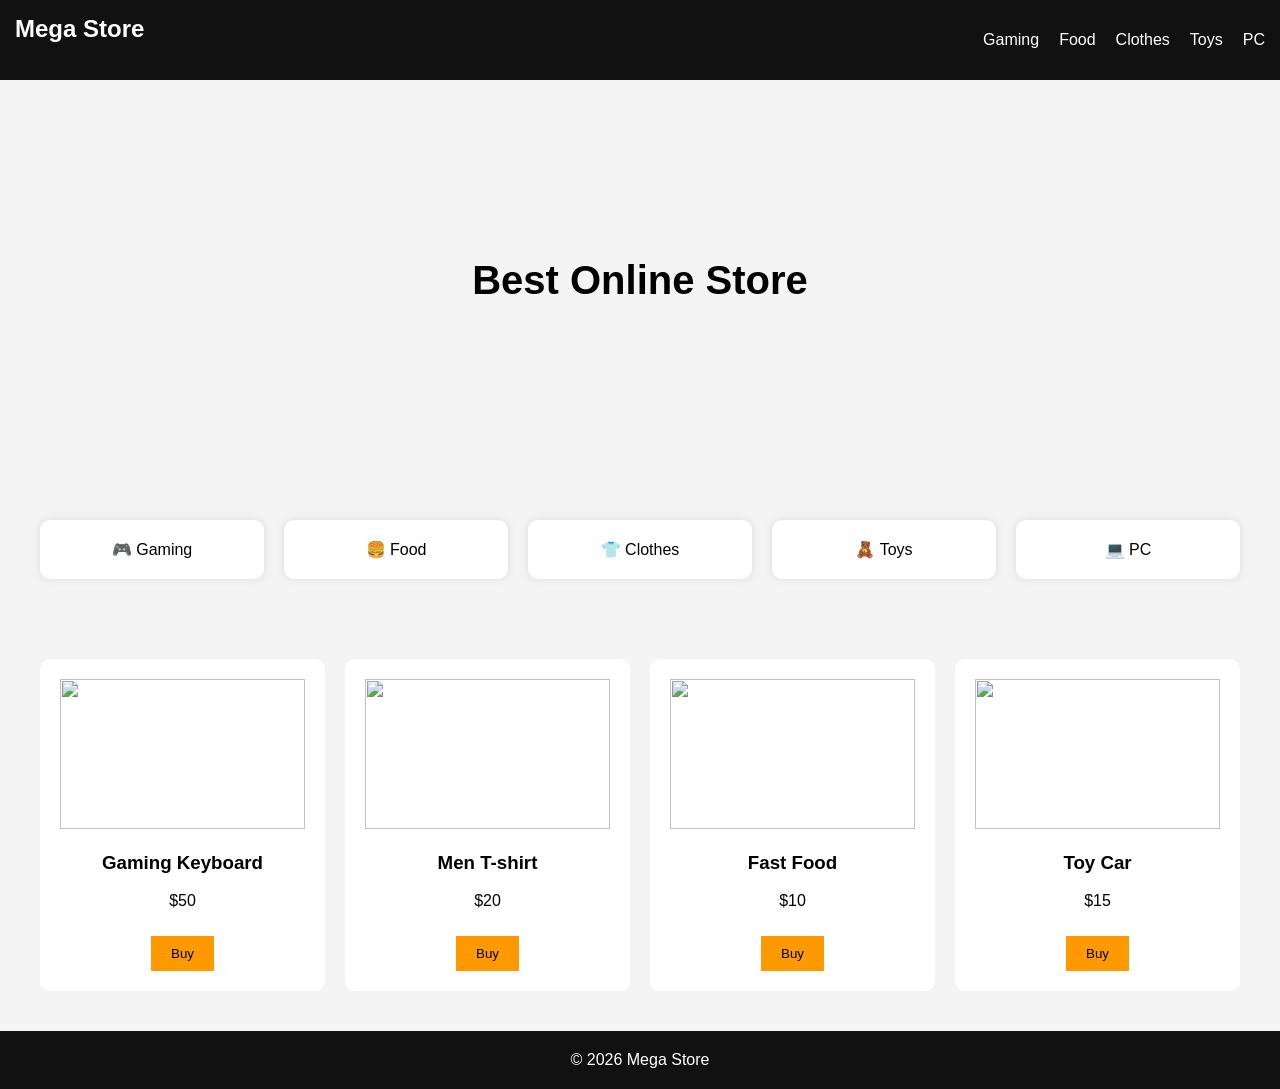
==== index.html @ cbf52098 "Add files via upload" ====
<!DOCTYPE html>
<html lang="en">
<head>
<meta charset="UTF-8">
<link rel="stylesheet" href="style.css">
<title>Mega Store</title>


</head>

<body>

<nav>
<h2>Mega Store</h2>

<ul>
<li><a href="#">Gaming</a></li>
<li><a href="#">Food</a></li>
<li><a href="#">Clothes</a></li>
<li><a href="#">Toys</a></li>
<li><a href="#">PC</a></li>
</ul>
</nav>

<div class="hero">
Best Online Store
</div>

<section class="categories">

<div class="cat">🎮 Gaming</div>
<div class="cat">🍔 Food</div>
<div class="cat">👕 Clothes</div>
<div class="cat">🧸 Toys</div>
<div class="cat">💻 PC</div>

</section>

<section class="products">

<div class="product">
<img src="https://images.unsplash.com/photo-1598550476439-6847785fcea6">
<h3>Gaming Keyboard</h3>
<p>$50</p>
<button>Buy</button>
</div>

<div class="product">
<img src="https://images.unsplash.com/photo-1512436991641-6745cdb1723f">
<h3>Men T-shirt</h3>
<p>$20</p>
<button>Buy</button>
</div>

<div class="product">
<img src="https://images.unsplash.com/photo-1585238342028-4a1d6f8c0e0b">
<h3>Fast Food</h3>
<p>$10</p>
<button>Buy</button>
</div>

<div class="product">
<img src="https://images.unsplash.com/photo-1585386959984-a4155224a1ad">
<h3>Toy Car</h3>
<p>$15</p>
<button>Buy</button>
</div>

</section>

<footer>
© 2026 Mega Store
</footer>

</body>
</html>
---- style.css ----
body{
margin:0;
font-family:Arial;
background:#f4f4f4;
}

/* Navbar */

nav{
background:#111;
color:white;
display:flex;
justify-content:space-between;
padding:15px;
}

nav h2{
margin:0;
}

nav ul{
list-style:none;
display:flex;
gap:20px;
}

nav a{
color:white;
text-decoration:none;
}

/* Hero */

.hero{
height:400px;
background:url("https://images.unsplash.com/photo-1607082348824-0a96f2a4b9da") center/cover;
display:flex;
align-items:center;
justify-content:center;
color:rgb(0, 0, 0);
font-size:40px;
font-weight:bold;
}

/* Categories */

.categories{
display:grid;
grid-template-columns:repeat(5,1fr);
gap:20px;
padding:40px;
}

.cat{
background:white;
padding:20px;
text-align:center;
border-radius:10px;
box-shadow:0 0 10px rgba(0,0,0,0.1);
transition:.3s;
}

.cat:hover{
transform:scale(1.05);
}

/* Products */

.products{
display:grid;
grid-template-columns:repeat(4,1fr);
gap:20px;
padding:40px;
}

.product{
background:white;
padding:20px;
border-radius:10px;
text-align:center;
}

.product img{
width:100%;
height:150px;
object-fit:cover;
}

button{
background:#ff9900;
border:none;
padding:10px 20px;
margin-top:10px;
cursor:pointer;
}

/* Footer */

footer{
background:#111;
color:white;
text-align:center;
padding:20px;
}
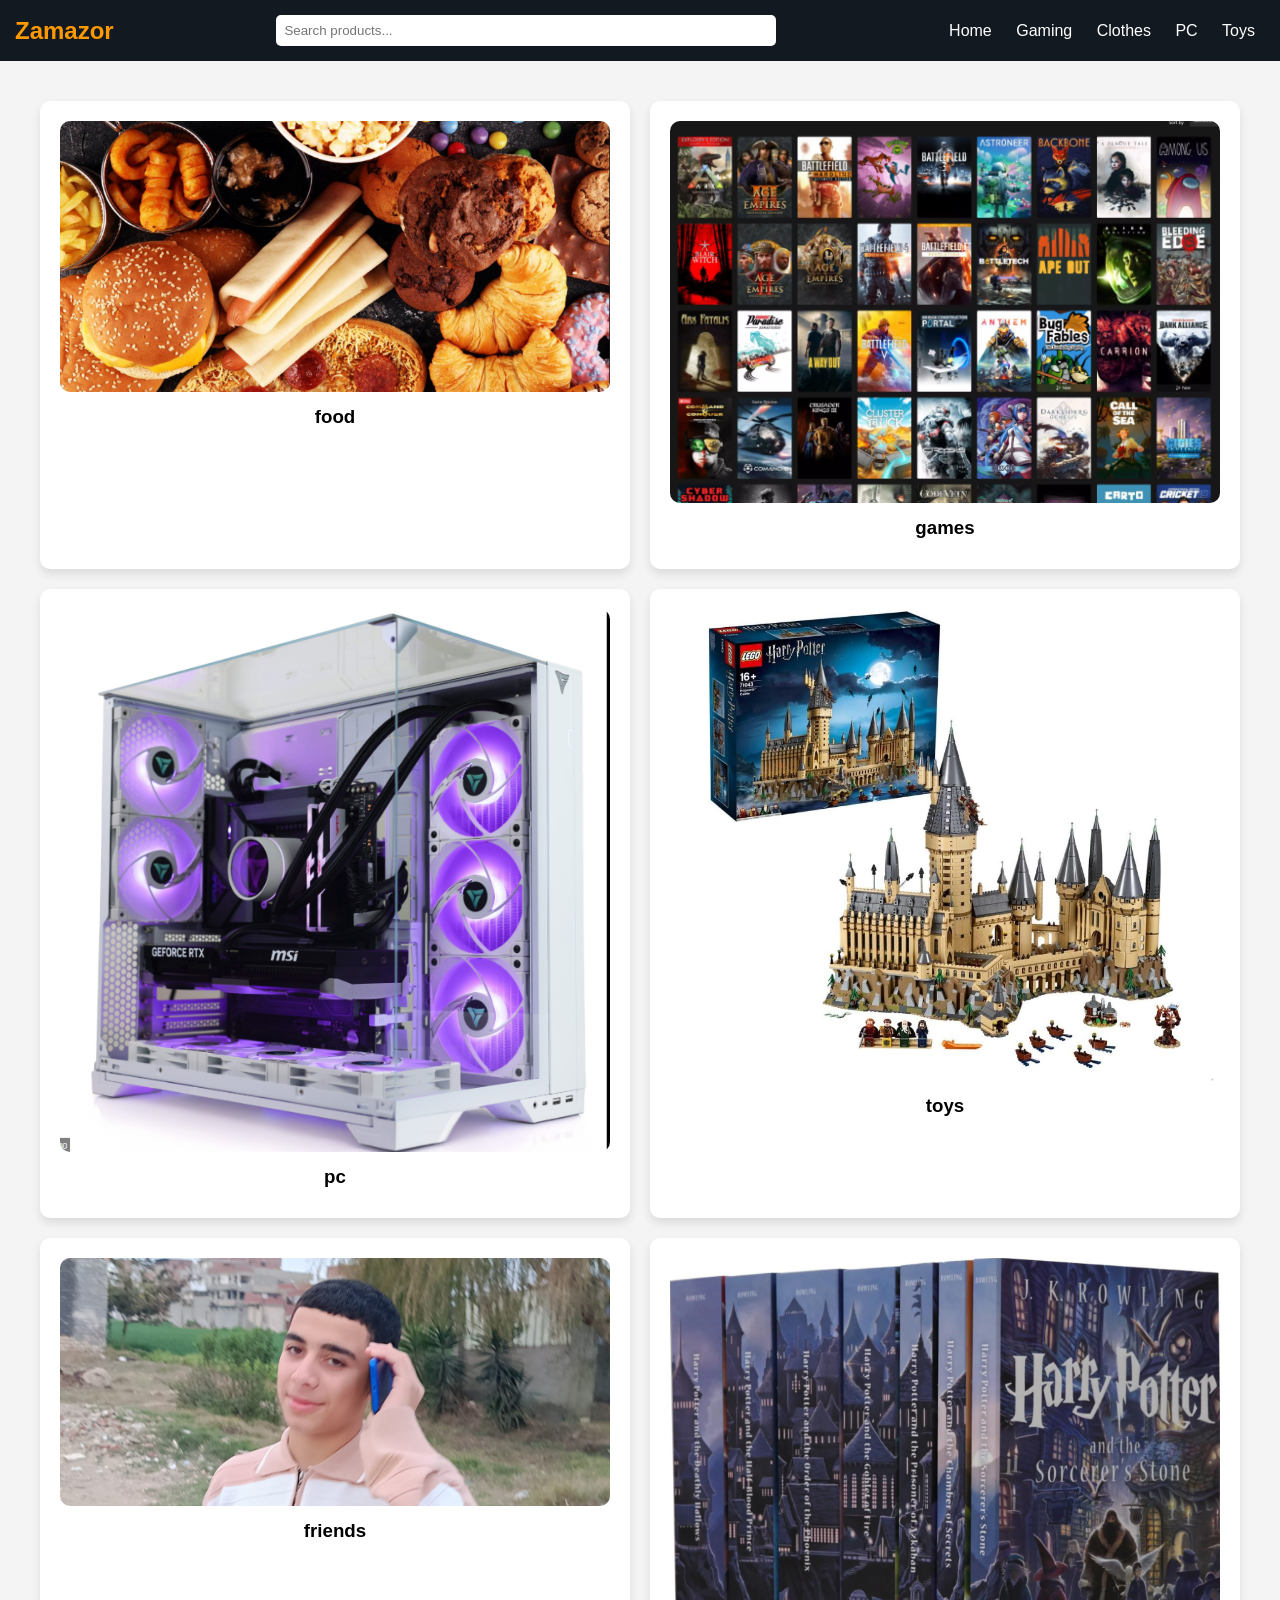
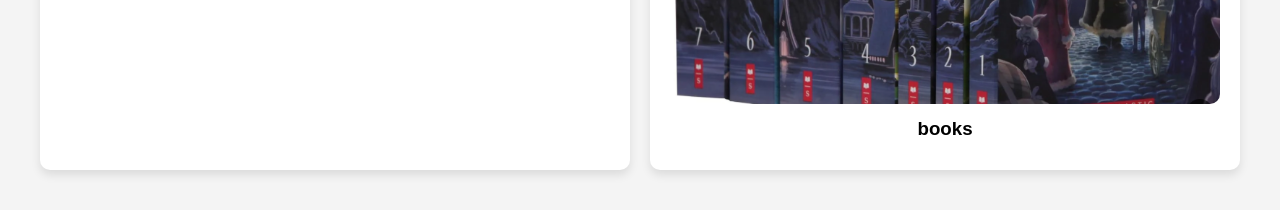
==== commit 9434e748: "Update and rename index3.html to index.html" ====
--- a/index.html
+++ b/index.html
@@ -2,75 +2,102 @@
 <html lang="en">
 <head>
 <meta charset="UTF-8">
-<link rel="stylesheet" href="style.css">
-<title>Mega Store</title>
-
-
+<meta name="viewport" content="width=device-width, initial-scale=1.0">
+<title>Zamazor Store</title>
+<link rel="stylesheet" href="style2.css">
 </head>
 
 <body>
 
+<header>
+
+<div class="logo">Zamazor</div>
+
+<input type="text" placeholder="Search products...">
+
 <nav>
-<h2>Mega Store</h2>
-
-<ul>
-<li><a href="#">Gaming</a></li>
-<li><a href="#">Food</a></li>
-<li><a href="#">Clothes</a></li>
-<li><a href="#">Toys</a></li>
-<li><a href="#">PC</a></li>
-</ul>
+<a href="#">Home</a>
+<a href="#">Gaming</a>
+<a href="#">Clothes</a>
+<a href="#">PC</a>
+<a href="#">Toys</a>
 </nav>
 
-<div class="hero">
-Best Online Store
-</div>
+</header>
 
-<section class="categories">
-
-<div class="cat">🎮 Gaming</div>
-<div class="cat">🍔 Food</div>
-<div class="cat">👕 Clothes</div>
-<div class="cat">🧸 Toys</div>
-<div class="cat">💻 PC</div>
-
-</section>
 
 <section class="products">
 
 <div class="product">
-<img src="https://images.unsplash.com/photo-1598550476439-6847785fcea6">
-<h3>Gaming Keyboard</h3>
-<p>$50</p>
-<button>Buy</button>
+
+<img src="food.png">
+
+<h3>food</h3>
+
+
+
 </div>
 
+
 <div class="product">
-<img src="https://images.unsplash.com/photo-1512436991641-6745cdb1723f">
-<h3>Men T-shirt</h3>
-<p>$20</p>
-<button>Buy</button>
+
+<img src="games.png">
+
+<h3>games</h3>
+
+
+
 </div>
 
+
 <div class="product">
-<img src="https://images.unsplash.com/photo-1585238342028-4a1d6f8c0e0b">
-<h3>Fast Food</h3>
-<p>$10</p>
-<button>Buy</button>
+
+<img src="pc.png">
+
+<h3>pc</h3>
+
+
+
 </div>
 
+
 <div class="product">
-<img src="https://images.unsplash.com/photo-1585386959984-a4155224a1ad">
-<h3>Toy Car</h3>
-<p>$15</p>
-<button>Buy</button>
+
+<img src="toys.png">
+
+<h3>toys</h3>
+
+
+
+</div>
+
+
+<div class="product">
+
+<img src="amr.jpeg">
+
+<h3>friends</h3>
+
+
+
+
+
+</div>
+
+
+<div class="product">
+
+<img src="books.png">
+
+<h3>books</h3>
+
+
+
+
+
 </div>
 
 </section>
 
-<footer>
-© 2026 Mega Store
-</footer>
-
 </body>
-</html>+</html>
--- a/style2.css
+++ b/style2.css
@@ -0,0 +1,136 @@
+*{
+margin:0;
+padding:0;
+box-sizing:border-box;
+font-family:Arial;
+}
+
+body{
+background:#f4f4f4;
+}
+
+
+/* Navbar */
+
+header{
+
+display:flex;
+justify-content:space-between;
+align-items:center;
+background:#131921;
+padding:15px;
+color:white;
+
+}
+
+.logo{
+font-size:24px;
+font-weight:bold;
+color:#ff9900;
+}
+
+header input{
+
+width:40%;
+padding:8px;
+border:none;
+border-radius:5px;
+
+}
+
+nav a{
+
+color:white;
+text-decoration:none;
+margin:10px;
+font-size:16px;
+
+}
+
+nav a:hover{
+
+color:#ff9900;
+
+}
+
+
+/* Products */
+
+.products{
+
+display:grid;
+grid-template-columns:repeat(auto-fit,minmax(550px,1fr));
+gap:20px;
+padding:40px;
+
+}
+
+.product{
+
+background:white;
+padding:20px;
+text-align:center;
+border-radius:10px;
+transition:0.3s;
+box-shadow:0 5px 10px rgba(0,0,0,0.1);
+
+}
+
+.product:hover{
+
+transform:scale(1.05);
+
+}
+
+.product img{
+
+width:100%;
+border-radius:10px;
+
+}
+
+.product h3{
+
+margin:10px 0;
+
+}
+
+.product p{
+
+color:green;
+font-weight:bold;
+
+}
+
+.product button{
+
+background:#ff9900;
+border:none;
+padding:10px 20px;
+margin-top:10px;
+cursor:pointer;
+border-radius:5px;
+
+}
+
+.product button:hover{
+
+background:#e68a00;
+
+}
+
+
+/* Mobile */
+
+@media(max-width:768px){
+
+header{
+flex-direction:column;
+gap:10px;
+}
+
+header input{
+width:100%;
+}
+
+}
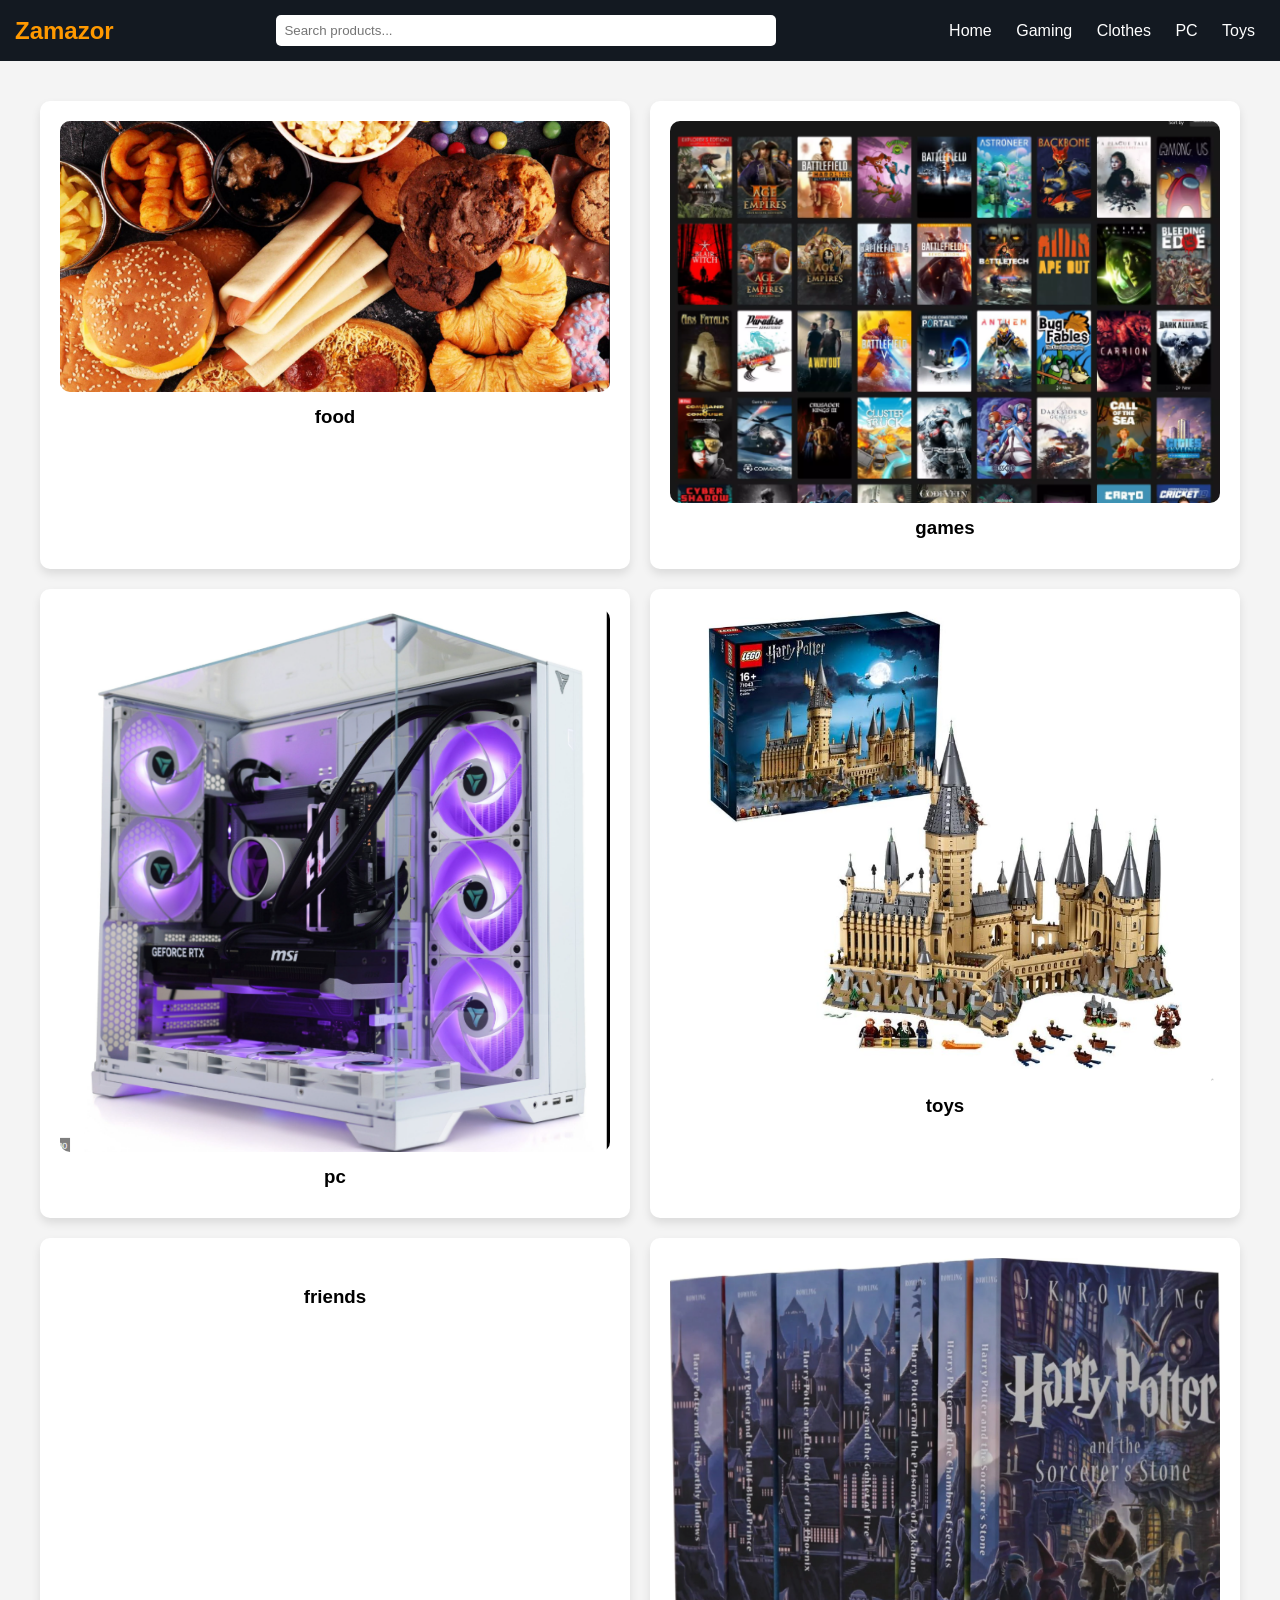
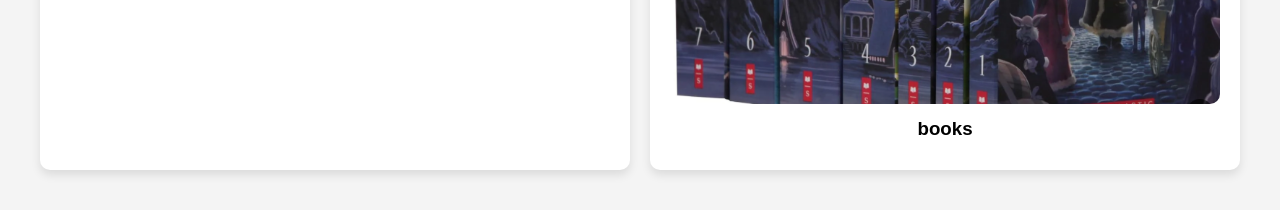
==== commit 40de98f2: "Update index.html" ====
--- a/index.html
+++ b/index.html
@@ -74,7 +74,7 @@
 
 <div class="product">
 
-<img src="amr.jpeg">
+<img src="">
 
 <h3>friends</h3>
 
@@ -101,3 +101,4 @@
 
 </body>
 </html>
+
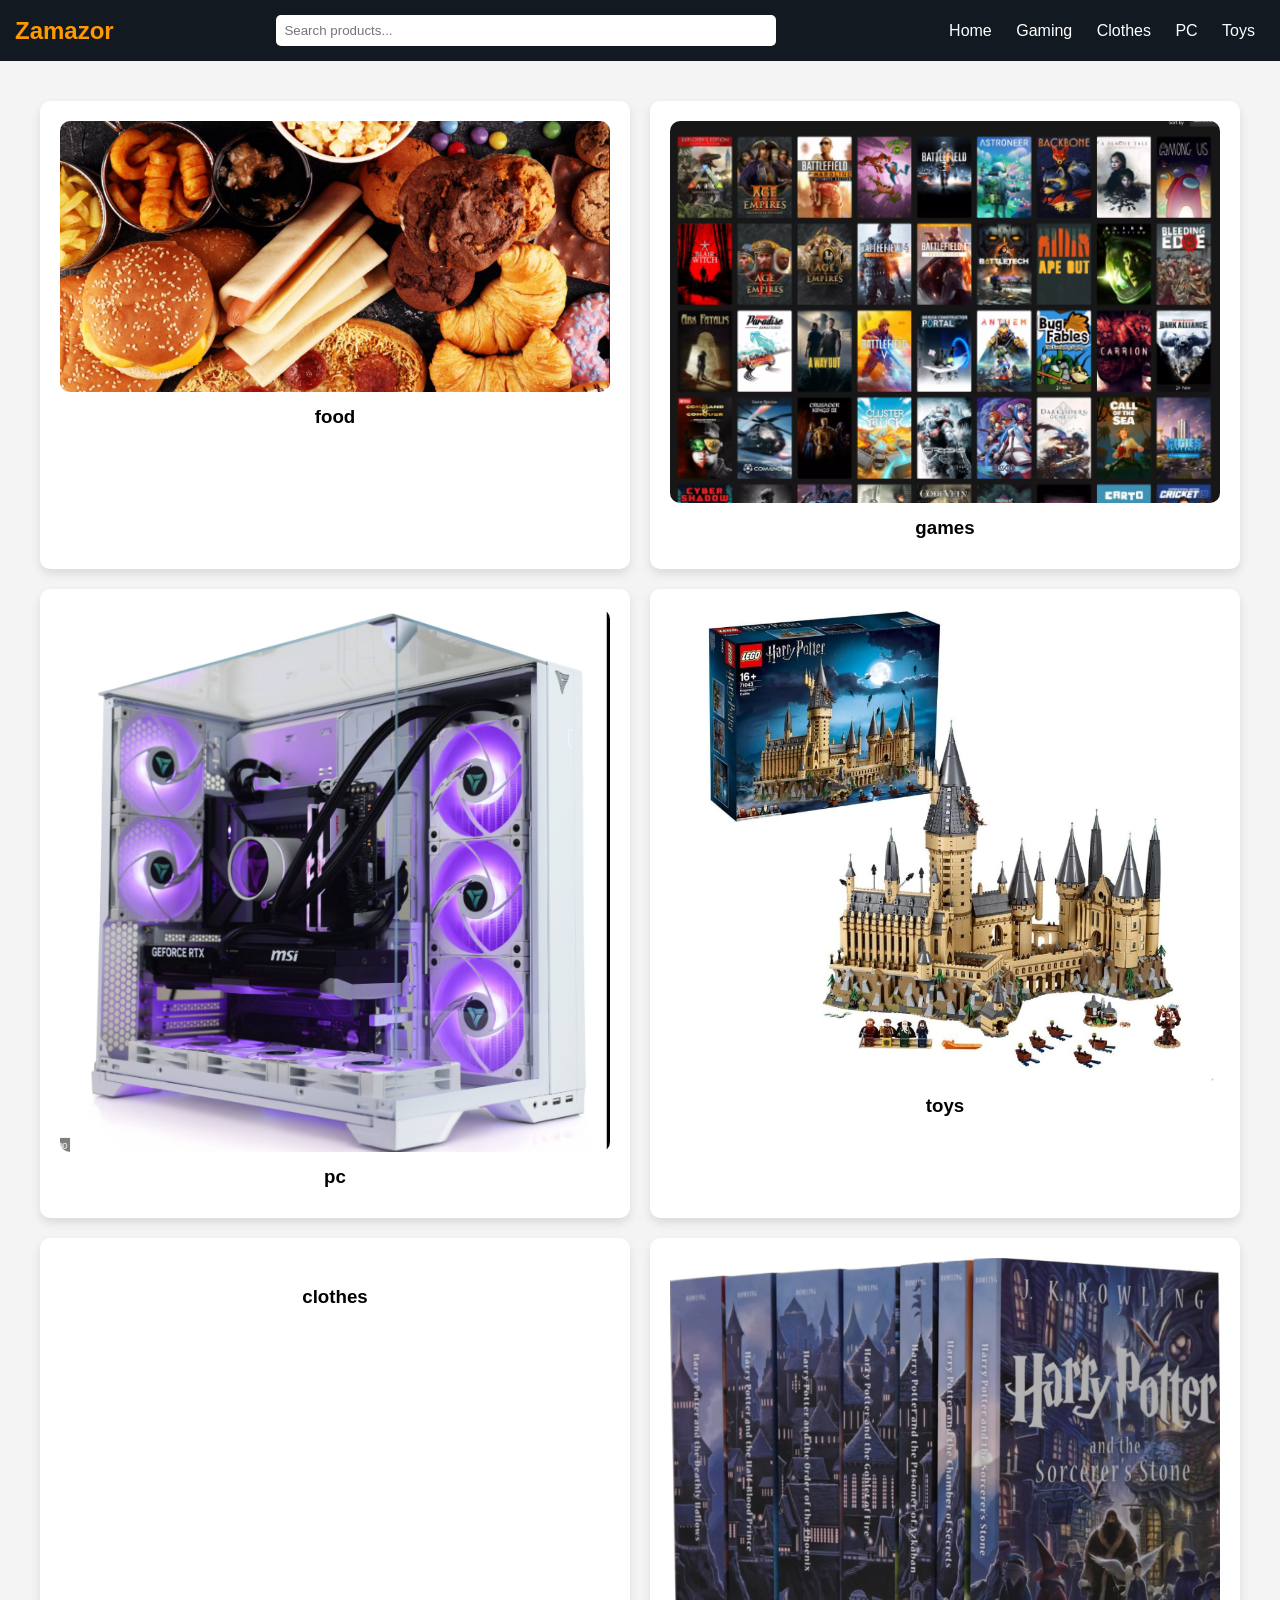
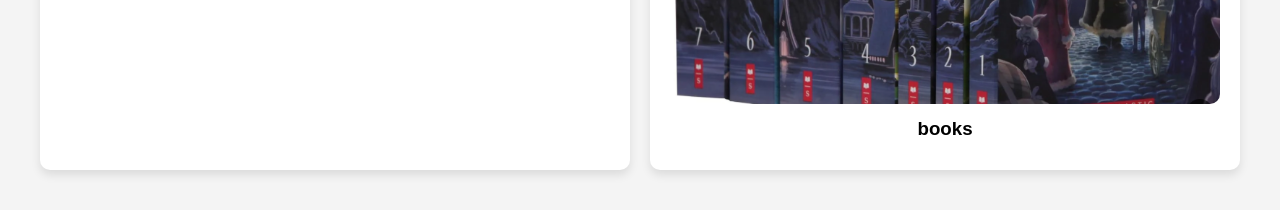
==== commit 5daa2519: "Update index.html" ====
--- a/index.html
+++ b/index.html
@@ -76,7 +76,7 @@
 
 <img src="">
 
-<h3>friends</h3>
+<h3>clothes</h3>
 
 
 
@@ -102,3 +102,4 @@
 </body>
 </html>
 
+
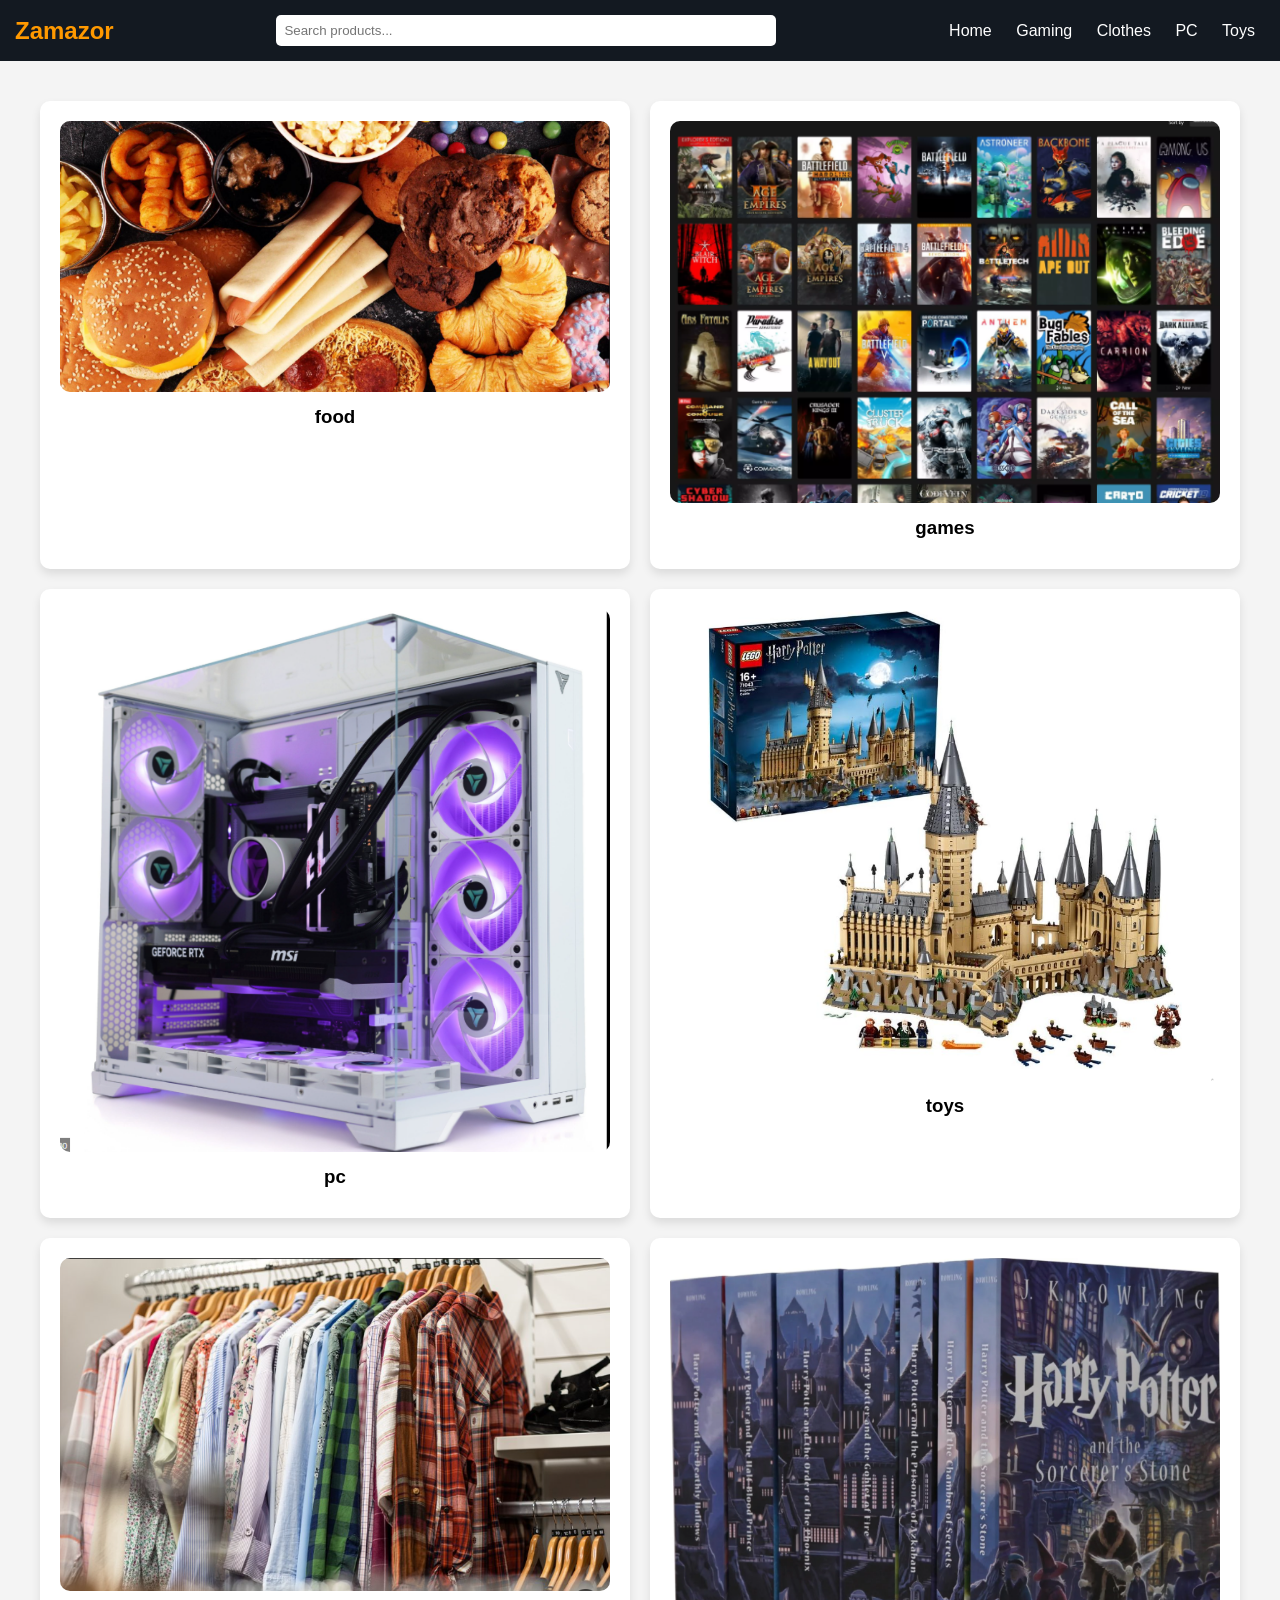
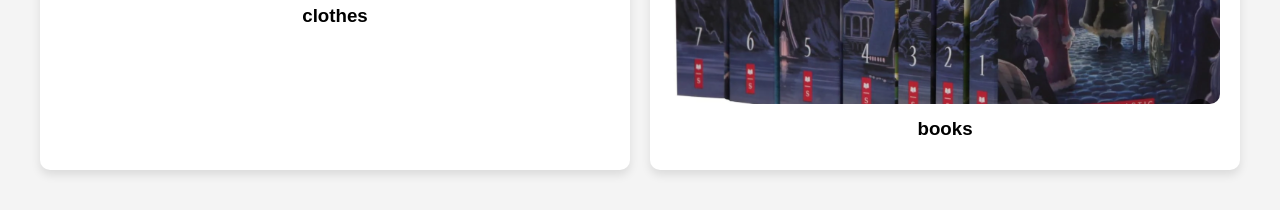
==== commit fc485d54: "Update index.html" ====
--- a/index.html
+++ b/index.html
@@ -74,7 +74,7 @@
 
 <div class="product">
 
-<img src="">
+<img src="clothes.png">
 
 <h3>clothes</h3>
 
@@ -103,3 +103,4 @@
 </html>
 
 
+
